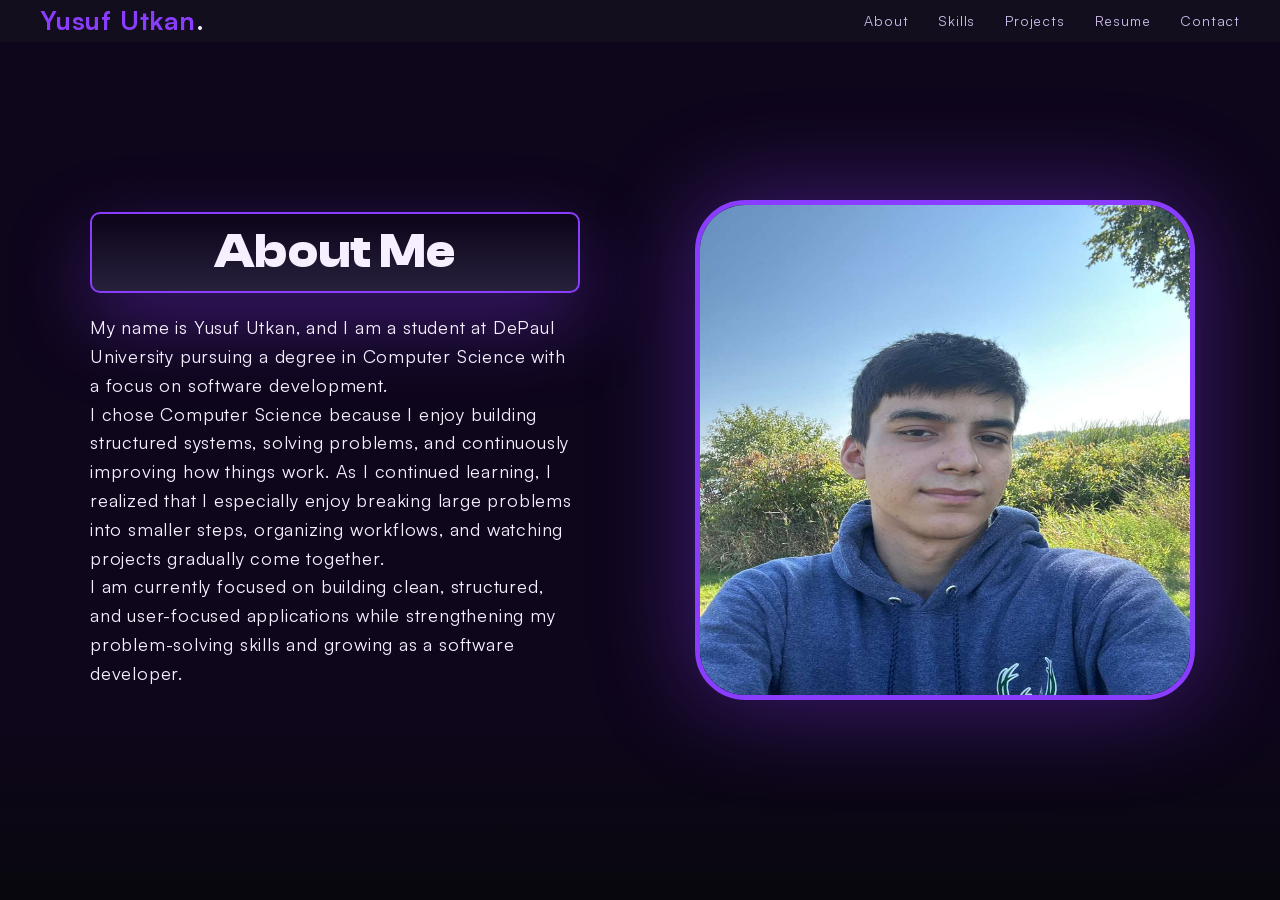
==== about.html @ 1c94a89f "first commit" ====
<!DOCTYPE html>
<html lang="en">

<head>
    <meta charset="UTF-8">
    <meta name="viewport" content="width=device-width, initial-scale=1.0">
    <title>Final Project</title>
    <link rel="stylesheet" href="css/style.css">
    <link rel="stylesheet" href="https://cdnjs.cloudflare.com/ajax/libs/font-awesome/6.0.0-beta3/css/all.min.css" />
</head>

<body>
    <nav>
        <h1 class="nav-name"><a href="index.html">Yusuf Utkan<span>.</span></a></h1>
        <ul class="nav-links">
            <li><a href="about.html">About</a></li>
            <li><a href="skills.html">Skills</a></li>
            <li><a href="projects.html">Projects</a></li>
            <li><a href="resume.html">Resume</a></li>
            <li><a href="contact.html">Contact</a></li>
        </ul>
    </nav>
    <div class="container">
        <div class="grid">
            <div class="about-text">
                <h2 class="about-heading">About <span>Me</span></h2>
                <p>
                    My name is Yusuf Utkan, and I am a student at DePaul University pursuing a degree in Computer
                    Science with a focus on software development.
                    <br>
                    I chose Computer Science because I enjoy building structured systems, solving problems, and
                    continuously improving how things work. As I continued learning, I realized that I especially enjoy
                    breaking large problems into smaller steps, organizing workflows, and watching projects gradually
                    come together.
                    <br>
                    I am currently focused on building clean, structured, and user-focused applications while
                    strengthening my problem-solving skills and growing as a software developer.
                </p>
            </div>
            <div class="about-image">
                <img src="images/profile photo.jpeg" alt="About Image">
            </div>
        </div>
</body>

</html>
---- css/style.css ----
* {
  margin: 0;
  padding: 0;
  box-sizing: border-box;
}

html {
  scroll-behavior: smooth;
}

:root {
  --bg-color: #0e061b;
  --bg-color-2: #08070d;
  --surface-color: #15111f;
  --surface-2: #28213d;
  --text-color: #f5efff;
  --muted-text: #cbbbe9;
  --accent-color: #8a3cff;
  --accent-hover: #ab74ff;
  --border-color: #2b223d;
}

@font-face {
  font-family: "Satoshi Variable";
  src: url("../fonts/Satoshi-Variable.ttf") format("truetype");
  font-weight: 100 900;
  font-style: normal;
}

@font-face {
  font-family: "Clash Display";
  src: url("../fonts/ClashDisplay-Variable.ttf") format("truetype");
  font-weight: 100 900;
  font-style: normal;
}

body {
  font-family: "Satoshi Variable", sans-serif;
  letter-spacing: 0.05em;
  background-color: var(--bg-color);
  color: var(--text-color);
  line-height: 1.6;
  min-height: 100vh;
}

nav {
  display: flex;
  position: fixed;
  top: 0;
  width: 100%;
  justify-content: space-between;
  align-items: center;
  padding: 0 40px;
  background-color: #15111fe0;
}

nav .nav-links {
  display: flex;
  margin-left: 10px;
  gap: 30px;
  list-style: none;
}

nav .nav-links a {
  font-family: "Satoshi Variable", sans-serif;
  font-size: 14px;
  display: inline-block;
  text-wrap: nowrap;
  text-decoration: none;
  color: var(--muted-text);
  transition: color 0.3s ease;
}

nav .nav-links a:hover {
  color: var(--text-color);
  transform: scale(1.15);
}
.nav-name a {
  font-family: "Satoshi Variable", sans-serif;
  font-size: 26px;
  text-decoration: none;
  color: var(--accent-color);
}

.nav-name a span {
  color: var(--text-color);
}

/* --- Hero Section --- */

.container {
  background: linear-gradient(
    180deg,
    var(--bg-color) 0%,
    var(--bg-color) 80%,
    var(--bg-color-2) 100%
  );
  display: flex;
  flex-direction: column;
  align-items: center;
  justify-content: center;
  min-height: 100vh;
  padding: 0 50px;
}

.grid {
  display: grid;
  grid-template-columns: 1fr 1fr;
  gap: 40px;
  align-items: center;
}

.image img {
  width: 100%;
  border-radius: 20px;
  box-shadow: 0 0 100px #8a3cff6a;
  border: 5px solid var(--accent-color);
}

.hero {
  display: flex;
  flex-direction: column;
  border-left: 5px solid var(--border-color);
  padding-left: 40px;
}

.hero-eyebrow {
  font-size: 22px;
  color: var(--text-color);
  margin-bottom: 10px;
}

.hero h1 {
  font-family: "Clash Display", serif;
  font-size: 60px;
  margin-bottom: 20px;
}

.hero h1 span {
  color: var(--accent-color);
}

.hero-text {
  font-size: 18px;
  color: var(--muted-text);
  margin-bottom: 30px;
}

.hero-buttons {
  display: flex;
  gap: 20px;
}

.primary-button {
  padding: 12px 30px;
  background-color: var(--accent-color);
  color: var(--text-color);
  text-decoration: none;
  border-radius: 5px;
  transition: background-color 0.3s ease;
}

.secondary-button {
  padding: 12px 30px;
  background-color: transparent;
  color: var(--text-color);
  text-decoration: none;
  border: 2px solid var(--accent-color);
  border-radius: 5px;
  transition:
    background-color 0.3s ease,
    color 0.3s ease;
}

.primary-button:hover {
  background-color: var(--accent-hover);
}

.secondary-button:hover {
  background-color: var(--text-color);
  color: var(--bg-color);
  border-color: var(--bg-color);
}

.primary-button:active,
.secondary-button:active {
  transform: scale(0.95);
}

/* --- Skills Teaser Section --- */

.container-2 {
  display: flex;
  background: linear-gradient(
    180deg,
    var(--bg-color-2) 0%,
    var(--bg-color-2) 80%,
    var(--bg-color) 100%
  );
  flex-direction: column;
  align-items: center;
  justify-content: center;
  min-height: 100vh;
  padding: 0 60px;
}

.grid-2 {
  display: grid;
  grid-template-columns: 1fr 1fr;
  gap: 40px;
  align-items: center;
}

.skills-image img {
  width: 100%;
  height: 450px;
  border-radius: 20px;
  box-shadow: 0 0 100px #8a3cff6a;
  border: 5px solid var(--accent-color);
}

.skills-section {
  display: flex;
  flex-direction: column;
  border-right: 5px solid var(--border-color);
  padding: 0 40px;
  gap: 20px;
}

.skills-section h2 {
  font-family: "Clash Display", serif;
  font-size: 58px;
}

.skills-section h2 span {
  color: var(--accent-color);
}

.skills-description {
  font-size: 20px;
  color: var(--muted-text);
}

.skills-list {
  display: flex;
  flex-wrap: wrap;
  list-style: none;
  gap: 15px;
}

.skills-buttons {
  display: flex;
  flex-wrap: wrap;
  gap: 15px;
}

.skills-list li {
  background-color: var(--bg-color-2);
  padding: 10px 20px;
  border: 2px dashed var(--border-color);
  border-radius: 5px;
  color: var(--text-color);
  font-size: 18px;
  cursor: default;
}

.skills-list .purple {
  border: 2px solid var(--accent-color);
  border-bottom: 5px solid var(--accent-color);
  color: var(--accent-color);
}

.skills-button {
  padding: 12px 30px;
  margin-top: 20px;
  background-color: var(--accent-color);
  color: var(--text-color);
  text-decoration: none;
  border-radius: 5px;
  width: fit-content;
  transition: background-color 0.3s ease;
}

/* Footer Section */

footer {
  background-color: var(--surface-2);
  text-align: center;
  padding: 20px 0 0 0;
}

footer p {
  color: var(--muted-text);
  font-size: 14px;
}

footer .social {
  margin-top: 10px;
  display: flex;
  justify-content: center;
  padding-bottom: 0;
  gap: 20px;
}

footer .social a {
  color: var(--text-color);
  font-size: 38px;
  text-decoration: none;
  transition: color 0.3s ease;
}

footer #github:hover {
  color: #4e4e4e;
}

footer #linkedin:hover {
  color: #0077b5;
}

footer #mail:hover {
  color: #ff9a9a;
}
/* --------------------- */
/* --- About Section --- */
/* --------------------- */

.about-text {
  display: flex;
  flex-direction: column;
  padding: 0 40px;
  gap: 20px;
}

.about-text h2 {
  font-family: "Clash Display", serif;
  font-size: 48px;
  background: linear-gradient(180deg,var(--bg-color) 10%,var(--surface-2));
  padding: 0 20px;
  border: 2px solid var(--accent-color);
  text-align: center;
  border-radius: 10px;
  box-shadow: 0 30px 80px #8a3cff59;
}

.about-text p {
  font-size: 18px;
  color: var(--text-color);
}


.about-image img {
  display: flex;
  margin: 0 auto;
  width: 500px;
  height: 500px;
  border-radius: 50px;
  box-shadow: 0 0 100px #8a3cff6a;
  border: 5px solid var(--accent-color);
}
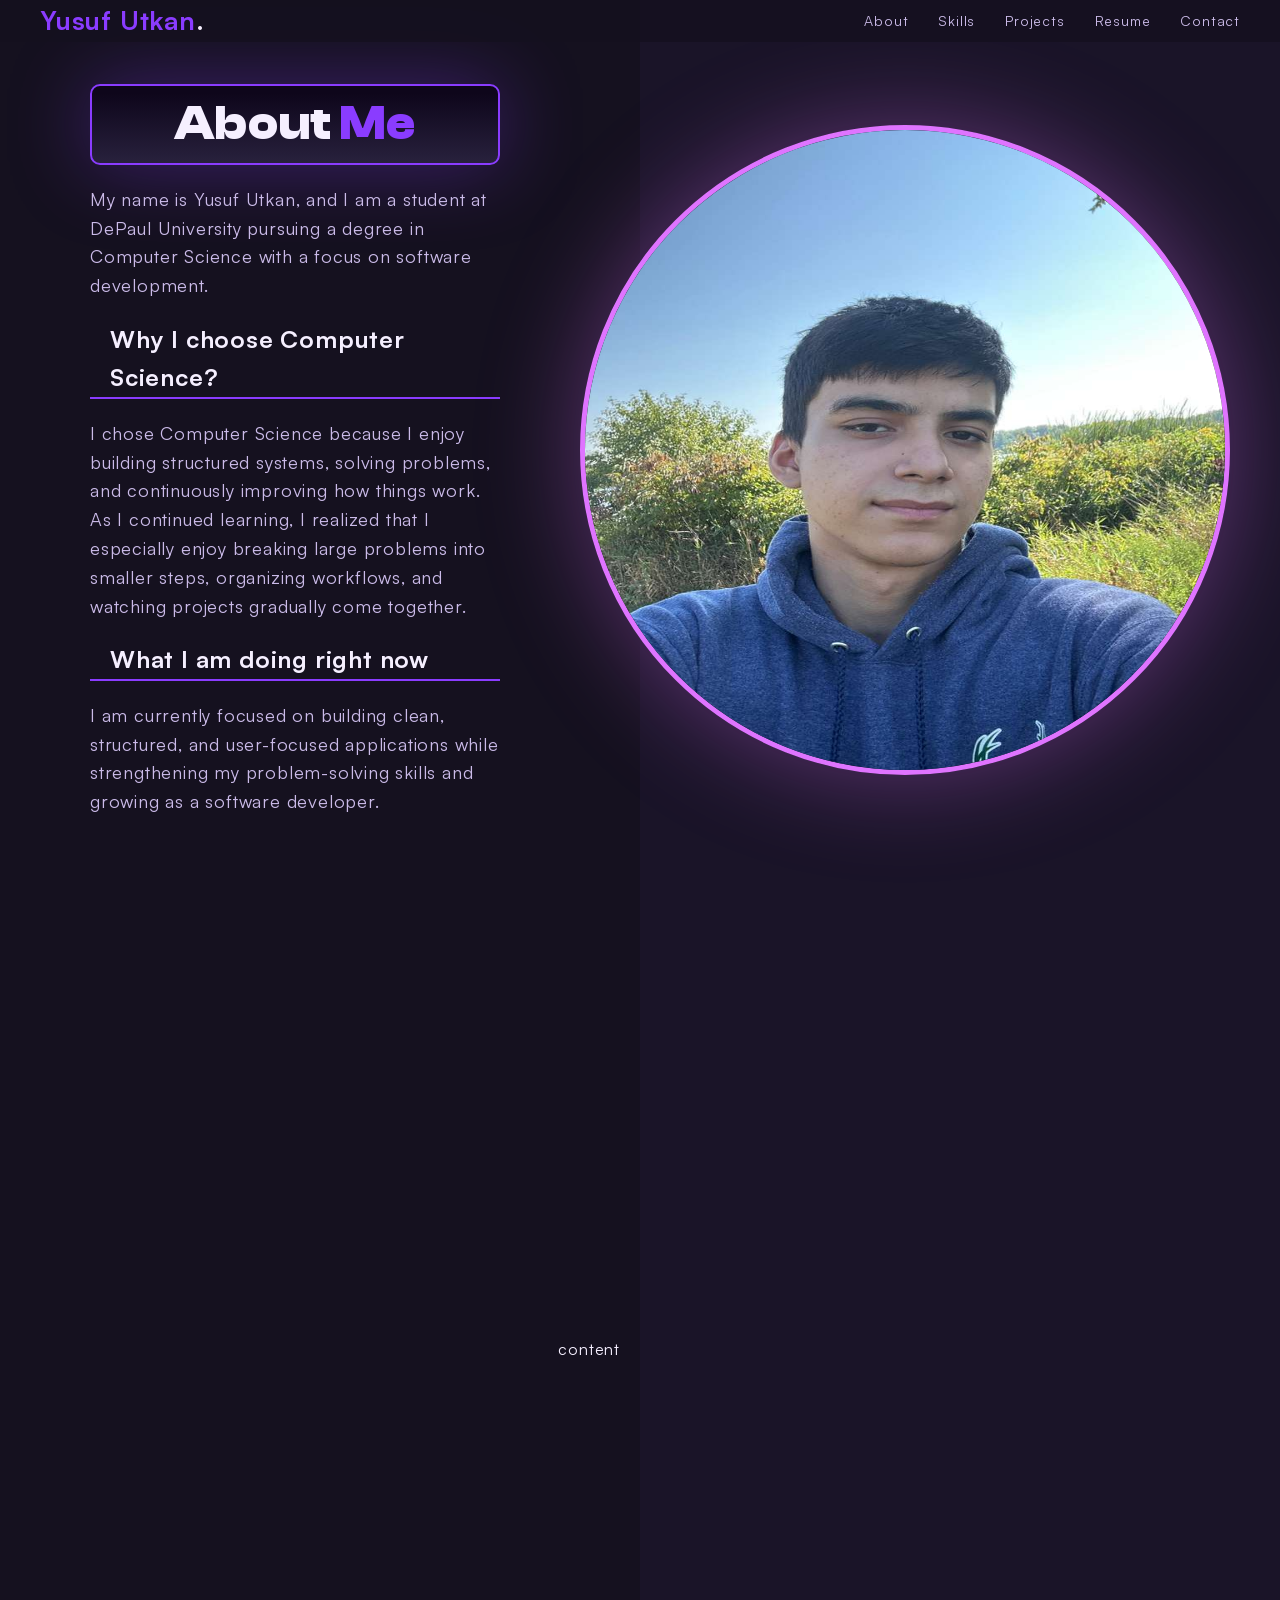
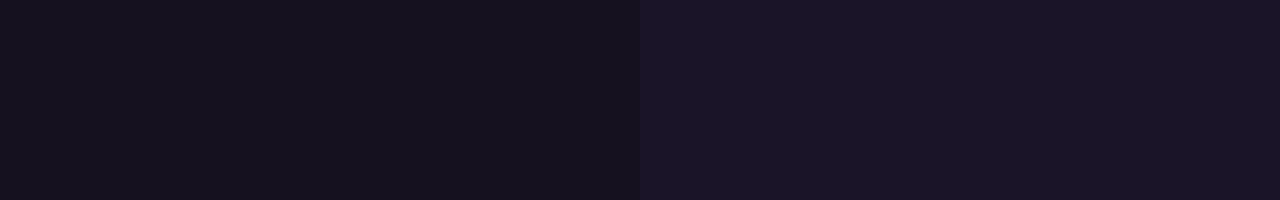
==== commit ec404290: "Major changes uploaded" ====
--- a/about.html
+++ b/about.html
@@ -6,6 +6,7 @@
     <meta name="viewport" content="width=device-width, initial-scale=1.0">
     <title>Final Project</title>
     <link rel="stylesheet" href="css/style.css">
+    <link rel="stylesheet" href="css/about.css">
     <link rel="stylesheet" href="https://cdnjs.cloudflare.com/ajax/libs/font-awesome/6.0.0-beta3/css/all.min.css" />
 </head>
 
@@ -20,19 +21,23 @@
             <li><a href="contact.html">Contact</a></li>
         </ul>
     </nav>
-    <div class="container">
-        <div class="grid">
+    <div class="about-container">
+        <div class="about-grid">
             <div class="about-text">
-                <h2 class="about-heading">About <span>Me</span></h2>
+            <h2>About <span>Me</span></h2>
                 <p>
                     My name is Yusuf Utkan, and I am a student at DePaul University pursuing a degree in Computer
                     Science with a focus on software development.
-                    <br>
+                </p>
+                <h3>Why I choose Computer Science?</h3>
+                <p>
                     I chose Computer Science because I enjoy building structured systems, solving problems, and
                     continuously improving how things work. As I continued learning, I realized that I especially enjoy
                     breaking large problems into smaller steps, organizing workflows, and watching projects gradually
                     come together.
-                    <br>
+                </p>
+                <h3>What I am doing right now</h3>
+                <p>
                     I am currently focused on building clean, structured, and user-focused applications while
                     strengthening my problem-solving skills and growing as a software developer.
                 </p>
@@ -41,6 +46,15 @@
                 <img src="images/profile photo.jpeg" alt="About Image">
             </div>
         </div>
+    </div>
+    
+    <!-- Container No 2 -->
+
+    <div class="about-container">
+        <div class="about-grid">
+            content
+        </div>
+    </div>
 </body>
 
 </html>
--- a/css/about.css
+++ b/css/about.css
@@ -0,0 +1,81 @@
+
+:root {
+  /* Color Variables */
+  --bg-color: #0e061b;
+  --bg-color-2: #08070d;
+  --surface-color: #15111f;
+  --surface-2: #28213d;
+  --text-color: #f5efff;
+  --muted-text: #cbbbe9;
+  --accent-color: #8a3cff;
+  --accent-hover: #ab74ff;
+  --border-color: #2b223d;
+  /* Colors for this page */
+  --about-bg: #1a1428;
+  --about-text: #f5efff;
+  --about-accent: #8a3cff;
+  --about-accent-2: #df74ff;
+}
+
+.about-container {
+  background: linear-gradient(90deg, var(--surface-color) 50%, var(--about-bg) 50%);
+  display: flex;
+  flex-direction: column;
+  align-items: center;
+  justify-content: center;
+  min-height: 100vh;
+  padding: 0 50px;
+}
+
+.about-grid {
+  display: grid;
+  grid-template-columns: 1fr 1fr;
+  gap: 40px;
+  align-items: center;
+}
+
+.about-text {
+  display: flex;
+  justify-content: center;
+  flex-direction: column;
+  padding: 0 40px;
+  gap: 20px;
+}
+
+.about-text h2 {
+  font-family: "Clash Display", serif;
+  font-size: 48px;
+  padding: 0 20px;
+  border: 2px solid var(--about-accent);
+  text-align: center;
+  border-radius: 10px;
+  box-shadow: 0 0 80px #8a3cff59;
+}
+
+.about-text h2 span {
+  color: var(--about-accent);
+}
+
+.about-text h3 {
+  font-family: "Satoshi Variable", serif;
+  font-size: 24px;
+  color: var(--about-text);
+  padding: 0 20px;
+  border-bottom: 2px solid var(--about-accent);
+}
+
+.about-text p {
+  font-size: 18px;
+  color: var(--muted-text);
+}
+
+
+.about-image img {
+  display: flex;
+  margin: 0 auto;
+  width: 650px;
+  height: 650px;
+  border-radius: 50%;
+  box-shadow: 0 0 100px #df74ff59;
+  border: 5px solid var(--about-accent-2);
+}
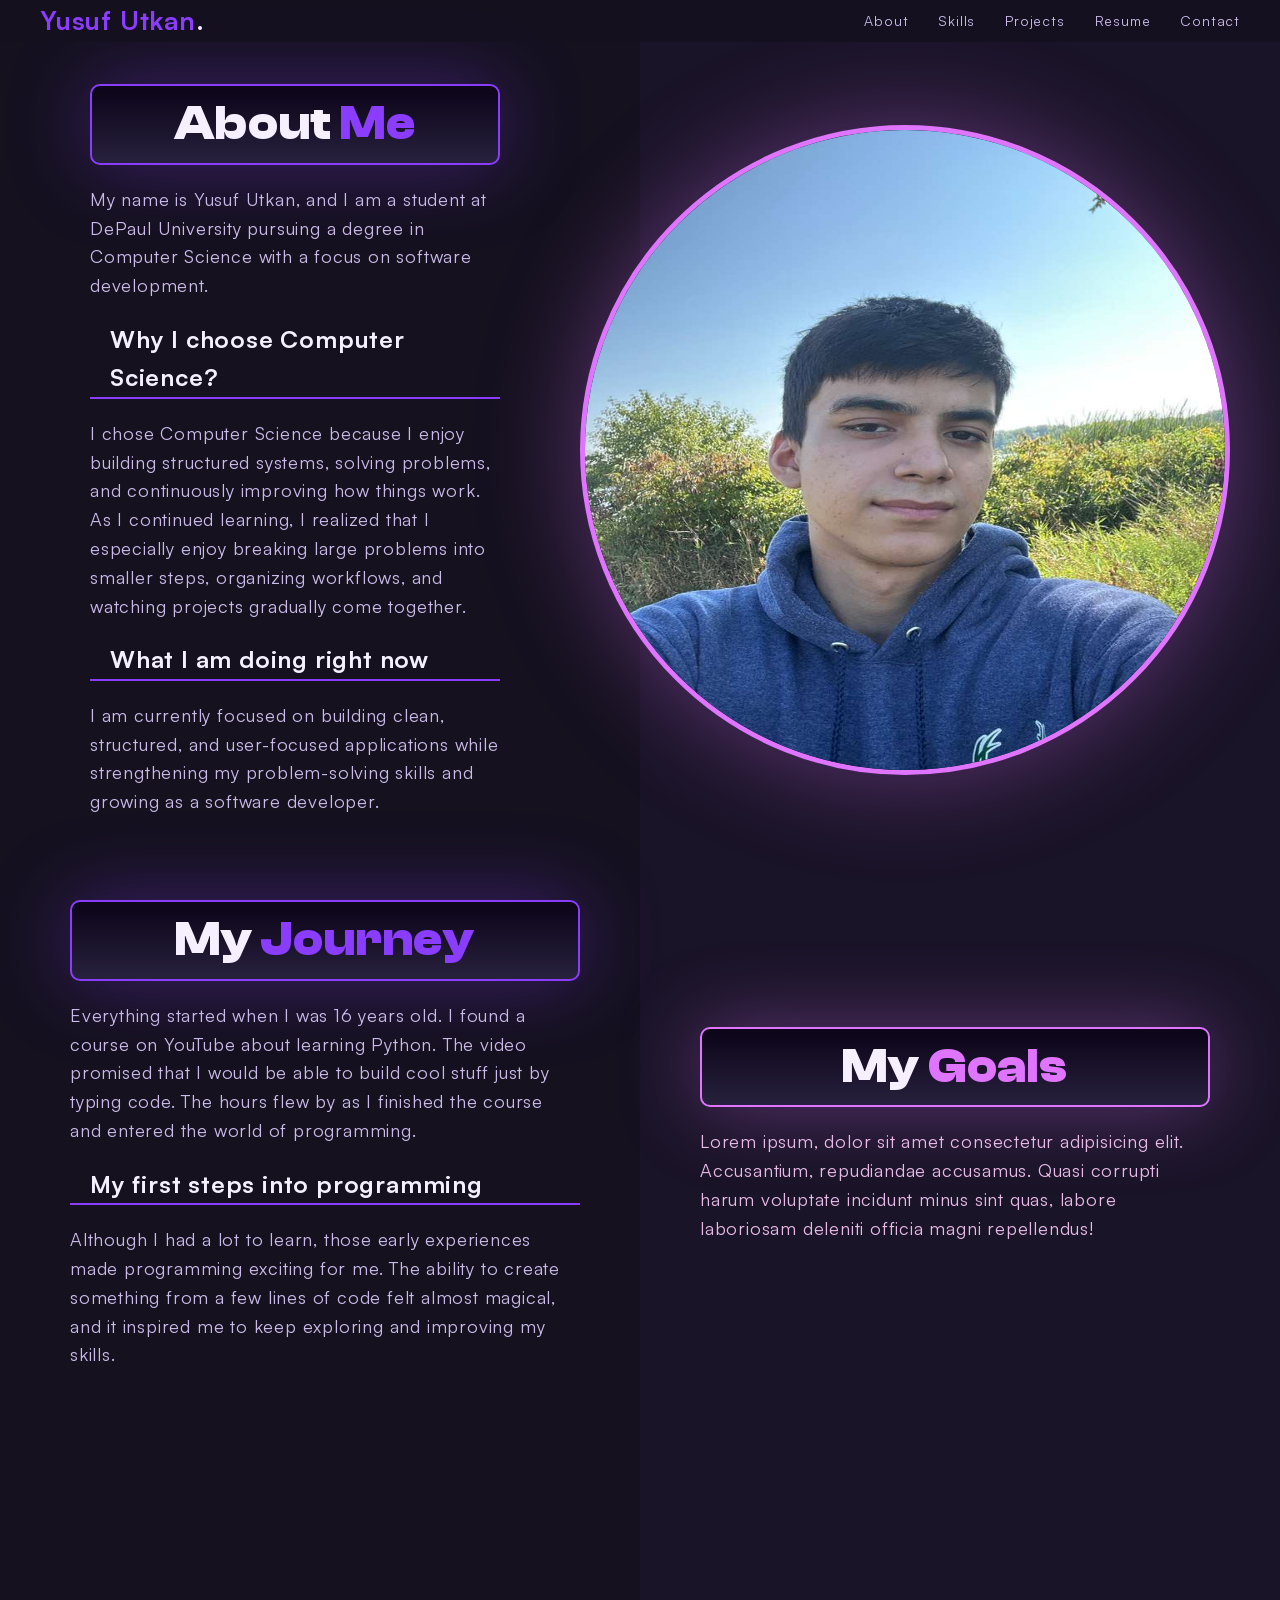
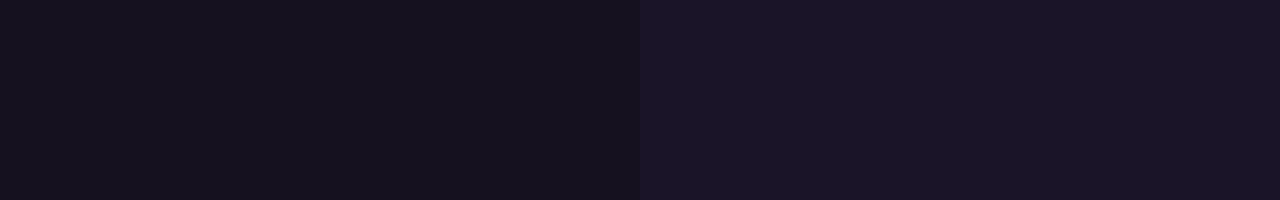
==== commit 2752de0c: "Merge origin/main and keep local about page changes" ====
--- a/about.html
+++ b/about.html
@@ -24,7 +24,7 @@
     <div class="about-container">
         <div class="about-grid">
             <div class="about-text">
-            <h2>About <span>Me</span></h2>
+                <h2>About <span>Me</span></h2>
                 <p>
                     My name is Yusuf Utkan, and I am a student at DePaul University pursuing a degree in Computer
                     Science with a focus on software development.
@@ -47,14 +47,36 @@
             </div>
         </div>
     </div>
-    
+
     <!-- Container No 2 -->
 
-    <div class="about-container">
+    <div class="about-container about-container-2">
         <div class="about-grid">
-            content
+            <div class="about-image-2">
+                <div class="about-text">
+                    <h2>My <span>Journey</span></h2>
+                    <p>
+                        Everything started when I was 16 years old. I found a course on YouTube about learning Python.
+                        The video promised that I would be able to build cool stuff just by typing code. The hours flew
+                        by as I finished the course and entered the world of programming.
+                    </p>
+                    <h3>My first steps into programming</h3>
+                    <p>
+                        Although I had a lot to learn, those early experiences made programming exciting for me. The
+                        ability to create something from a few lines of code felt almost magical, and it inspired me to
+                        keep exploring and improving my skills.
+                    </p>
+                </div>
+            </div>
+            <div class="about-text about-text-2">
+                <h2>My <span>Goals</span></h2>
+                <p>Lorem ipsum, dolor sit amet consectetur adipisicing elit. Accusantium, repudiandae accusamus. Quasi
+                    corrupti harum voluptate incidunt minus sint quas, labore laboriosam deleniti officia magni
+                    repellendus!</p>
+
+            </div>
         </div>
     </div>
 </body>
 
-</html>+</html>
--- a/css/about.css
+++ b/css/about.css
@@ -1,4 +1,3 @@
-
 :root {
   /* Color Variables */
   --bg-color: #0e061b;
@@ -15,6 +14,8 @@
   --about-text: #f5efff;
   --about-accent: #8a3cff;
   --about-accent-2: #df74ff;
+  --muted-text-2: #e9bbe8;
+
 }
 
 .about-container {
@@ -27,6 +28,10 @@
   padding: 0 50px;
 }
 
+.about-container-2 {
+  padding: 0 30px;
+  justify-content: flex-start;
+}
 .about-grid {
   display: grid;
   grid-template-columns: 1fr 1fr;
@@ -79,3 +84,36 @@
   box-shadow: 0 0 100px #df74ff59;
   border: 5px solid var(--about-accent-2);
 }
+
+/* About Text Variant 2 */
+
+.about-text-2 h2 {
+  font-family: "Clash Display", serif;
+  font-size: 48px;
+  padding: 0 20px;
+  border: 2px solid var(--about-accent-2);
+  text-align: center;
+  border-radius: 10px;
+  box-shadow: 0 0 80px #df74ff59;
+}
+
+.about-text-2 h2 span {
+  color: var(--about-accent-2);
+}
+
+.about-text-2 p {
+  color: var(--muted-text-2);
+}
+
+/* ------------ */
+/*  Container 2 */
+/* ------------ */
+
+.about-image-2 img {
+  display: flex;
+  width: 650px;
+  height: 650px;
+  border-radius: 25%;
+  box-shadow: 0 0 100px #df74ff59;
+  border: 5px solid var(--about-accent);
+}
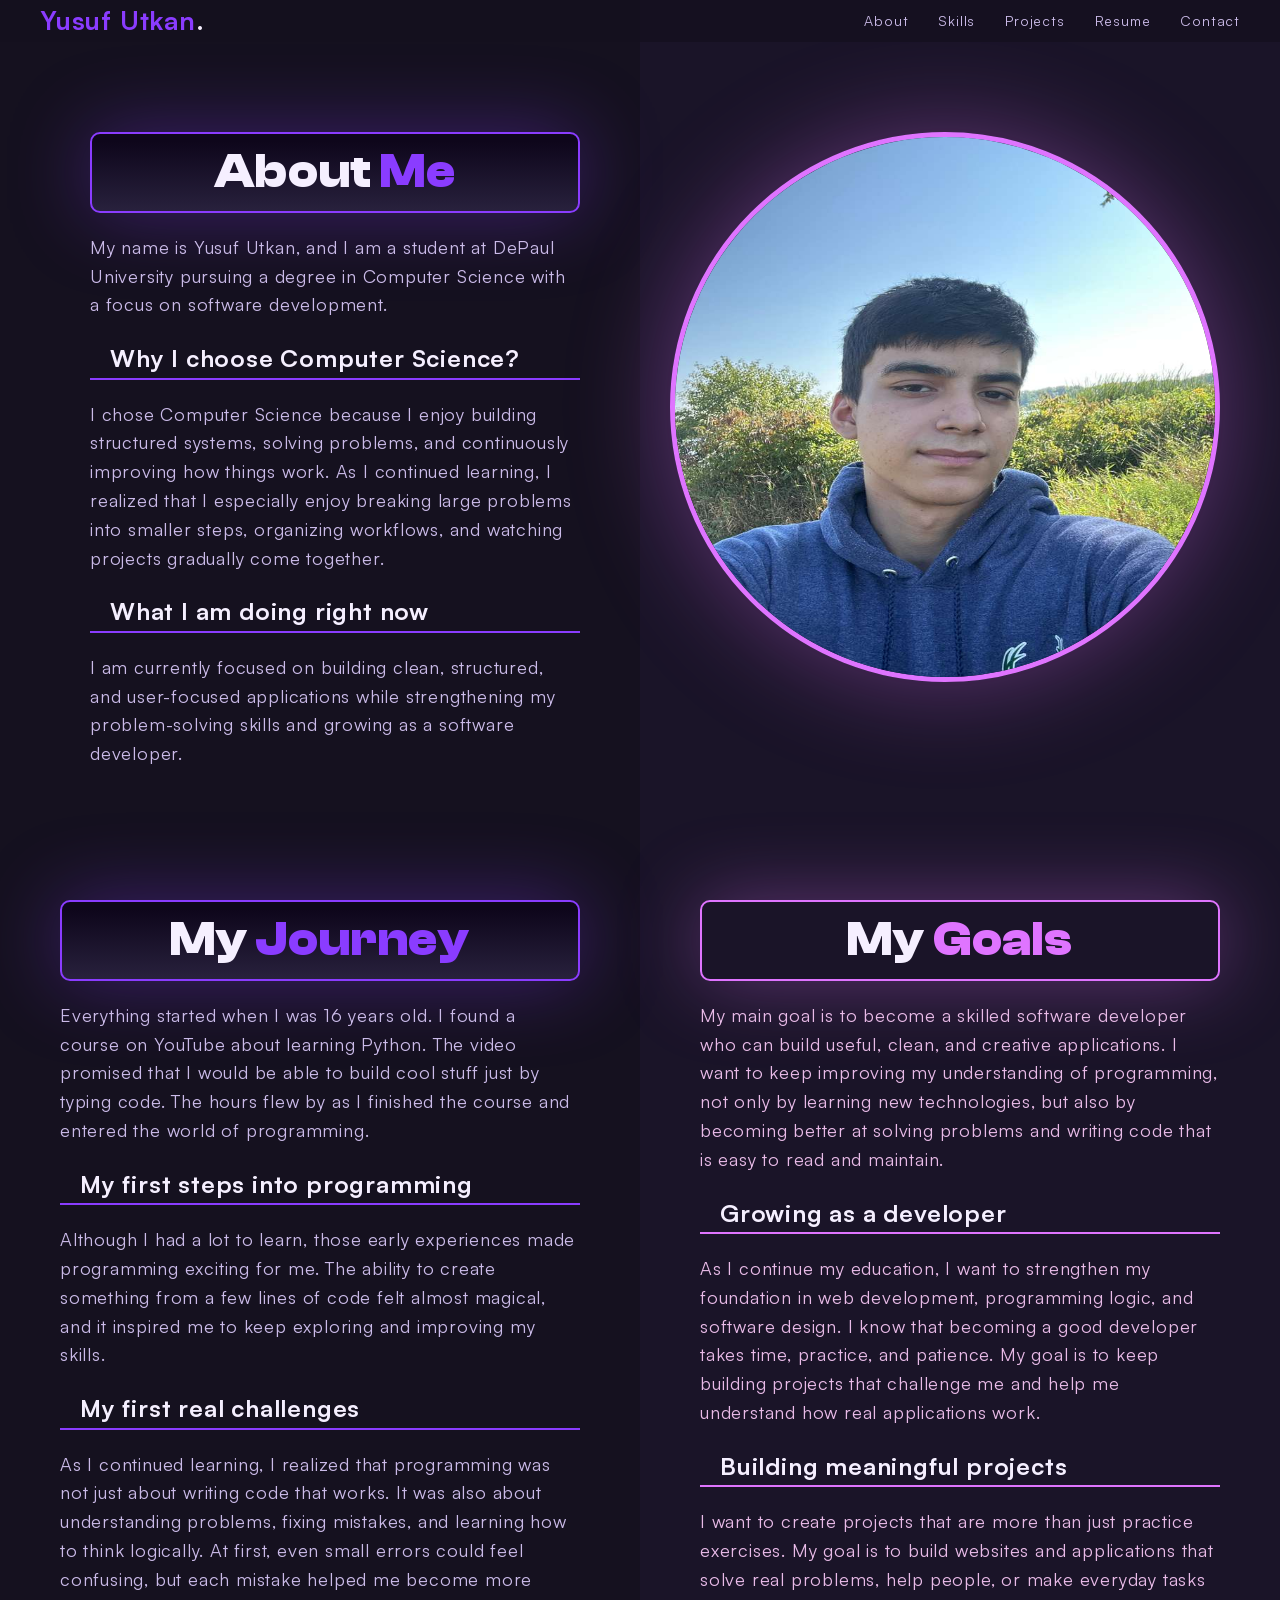
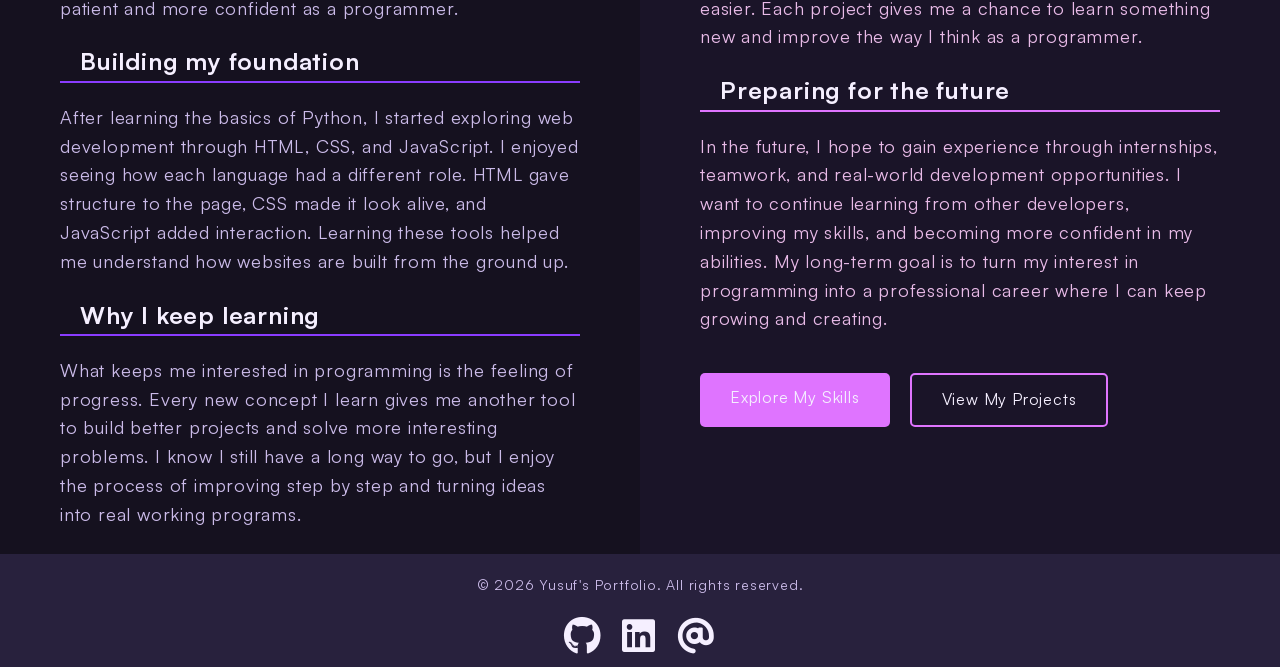
==== commit 0bd4e259: "layout improvement of about.html and about.css" ====
--- a/about.html
+++ b/about.html
@@ -52,31 +52,95 @@
 
     <div class="about-container about-container-2">
         <div class="about-grid">
-            <div class="about-image-2">
-                <div class="about-text">
-                    <h2>My <span>Journey</span></h2>
-                    <p>
-                        Everything started when I was 16 years old. I found a course on YouTube about learning Python.
-                        The video promised that I would be able to build cool stuff just by typing code. The hours flew
-                        by as I finished the course and entered the world of programming.
-                    </p>
-                    <h3>My first steps into programming</h3>
-                    <p>
-                        Although I had a lot to learn, those early experiences made programming exciting for me. The
-                        ability to create something from a few lines of code felt almost magical, and it inspired me to
-                        keep exploring and improving my skills.
-                    </p>
+            <div class="about-text">
+                <h2>My <span>Journey</span></h2>
+                <p>
+                    Everything started when I was 16 years old. I found a course on YouTube about learning Python.
+                    The video promised that I would be able to build cool stuff just by typing code. The hours flew
+                    by as I finished the course and entered the world of programming.
+                </p>
+                <h3>My first steps into programming</h3>
+                <p>
+                    Although I had a lot to learn, those early experiences made programming exciting for me. The
+                    ability to create something from a few lines of code felt almost magical, and it inspired me to
+                    keep exploring and improving my skills.
+                </p>
+                <h3>My first real challenges</h3>
+                <p>
+                    As I continued learning, I realized that programming was not just about writing code that works.
+                    It was also about understanding problems, fixing mistakes, and learning how to think logically.
+                    At first, even small errors could feel confusing, but each mistake helped me become more patient
+                    and more confident as a programmer.
+                </p>
+                <h3>Building my foundation</h3>
+
+                <p>
+                    After learning the basics of Python, I started exploring web development through HTML, CSS,
+                    and JavaScript. I enjoyed seeing how each language had a different role. HTML gave structure
+                    to the page, CSS made it look alive, and JavaScript added interaction. Learning these tools
+                    helped me understand how websites are built from the ground up.
+                </p>
+
+                <h3>Why I keep learning</h3>
+
+                <p>
+                    What keeps me interested in programming is the feeling of progress. Every new concept I learn
+                    gives me another tool to build better projects and solve more interesting problems. I know I
+                    still have a long way to go, but I enjoy the process of improving step by step and turning ideas
+                    into real working programs.
+                </p>
+            </div>
+
+            <div class="about-text-2">
+                <h2>My <span>Goals</span></h2>
+                <p>My main goal is to become a skilled software developer who can build useful, clean, and creative
+                    applications. I want to keep improving my understanding of programming, not only by learning new
+                    technologies, but also by becoming better at solving problems and writing code that is easy to read
+                    and maintain.</p>
+                <h3>Growing as a developer</h3>
+                <p>
+                    As I continue my education, I want to strengthen my foundation in web development, programming
+                    logic, and software design. I know that becoming a good developer takes time, practice, and
+                    patience. My goal is to keep building projects that challenge me and help me understand how real
+                    applications work.
+                </p>
+                <h3>Building meaningful projects</h3>
+                <p>
+                    I want to create projects that are more than just practice exercises. My goal is to build websites
+                    and applications that solve real problems, help people, or make everyday tasks easier. Each project
+                    gives me a chance to learn something new and improve the way I think as a programmer.
+                </p>
+                <h3>Preparing for the future</h3>
+                <p>
+                    In the future, I hope to gain experience through internships, teamwork, and real-world development
+                    opportunities. I want to continue learning from other developers, improving my skills, and becoming
+                    more confident in my abilities. My long-term goal is to turn my interest in programming into a
+                    professional career where I can keep growing and creating.
+                </p>
+                <div class="hero-buttons">
+                    <a class="primary-button" href="skills.html">Explore My Skills</a>
+                    <a class="secondary-button" href="projects.html">View My Projects</a>
                 </div>
-            </div>
-            <div class="about-text about-text-2">
-                <h2>My <span>Goals</span></h2>
-                <p>Lorem ipsum, dolor sit amet consectetur adipisicing elit. Accusantium, repudiandae accusamus. Quasi
-                    corrupti harum voluptate incidunt minus sint quas, labore laboriosam deleniti officia magni
-                    repellendus!</p>
-
             </div>
         </div>
     </div>
+    <footer>
+        <p>&copy; 2026 Yusuf's Portfolio. All rights reserved.</p>
+
+        <div class="social">
+            <a href="https://github.com/YusuftheCoder02" id="github" aria-label="GitHub profile">
+                <i class="fa-brands fa-github"></i>
+            </a>
+
+            <a href="https://www.linkedin.com/in/yusuf-utkan-071907400/" id="linkedin" aria-label="LinkedIn profile">
+                <i class="fa-brands fa-linkedin"></i>
+            </a>
+
+            <a href="mailto:yutkan@depaul.edu" id="mail" aria-label="Email Yusuf">
+                <i class="fa-solid fa-at"></i>
+            </a>
+        </div>
+    </footer>
 </body>
 
-</html>
+</html>
--- a/css/about.css
+++ b/css/about.css
@@ -14,6 +14,7 @@
   --about-text: #f5efff;
   --about-accent: #8a3cff;
   --about-accent-2: #df74ff;
+  --accent-hover-2: #fa74ff;
   --muted-text-2: #e9bbe8;
 
 }
@@ -29,14 +30,19 @@
 }
 
 .about-container-2 {
-  padding: 0 30px;
-  justify-content: flex-start;
+  padding: 0 20px 25px 20px;
+  display: flex;
+  flex-direction: column;
+  align-items: center;
+  justify-content: center;
+  min-height: 100vh;
 }
+
 .about-grid {
   display: grid;
   grid-template-columns: 1fr 1fr;
   gap: 40px;
-  align-items: center;
+  align-items: flex-start;
 }
 
 .about-text {
@@ -69,23 +75,37 @@
   border-bottom: 2px solid var(--about-accent);
 }
 
+.about-container-2 .about-text-2 h3 {
+  border-bottom: 2px solid var(--about-accent-2);
+  
+}
+
 .about-text p {
   font-size: 18px;
   color: var(--muted-text);
 }
 
 
+
 .about-image img {
   display: flex;
   margin: 0 auto;
-  width: 650px;
-  height: 650px;
+  width: 550px;
+  height: 550px;
   border-radius: 50%;
   box-shadow: 0 0 100px #df74ff59;
   border: 5px solid var(--about-accent-2);
 }
 
 /* About Text Variant 2 */
+
+.about-text-2 {
+  display: flex;
+  justify-content: center;
+  flex-direction: column;
+  padding: 0 40px;
+  gap: 20px;
+}
 
 .about-text-2 h2 {
   font-family: "Clash Display", serif;
@@ -117,3 +137,46 @@
   box-shadow: 0 0 100px #df74ff59;
   border: 5px solid var(--about-accent);
 }
+
+.about-text-2 p {
+  font-size: 18px;
+  color: var(--muted-text-2);
+}
+
+.about-text-2 h3 {
+  font-family: "Satoshi Variable", serif;
+  font-size: 24px;
+  color: var(--about-text);
+  padding: 0 20px;
+  border-bottom: 2px solid var(--about-accent);
+}
+
+
+.primary-button {
+  padding: 12px 30px;
+  background-color: var(--about-accent-2);
+  color: var(--text-color);
+  text-decoration: none;
+  border-radius: 5px;
+  transition: background-color 0.3s ease;
+}
+
+.primary-button:hover {
+  background-color: var(--accent-hover-2);
+}
+
+.secondary-button {
+  padding: 12px 30px;
+  background-color: transparent;
+  color: var(--text-color);
+  text-decoration: none;
+  border: 2px solid var(--about-accent-2);
+  border-radius: 5px;
+  transition:
+    background-color 0.3s ease,
+    color 0.3s ease;
+}
+
+.hero-buttons {
+  margin-top: 20px; 
+}
